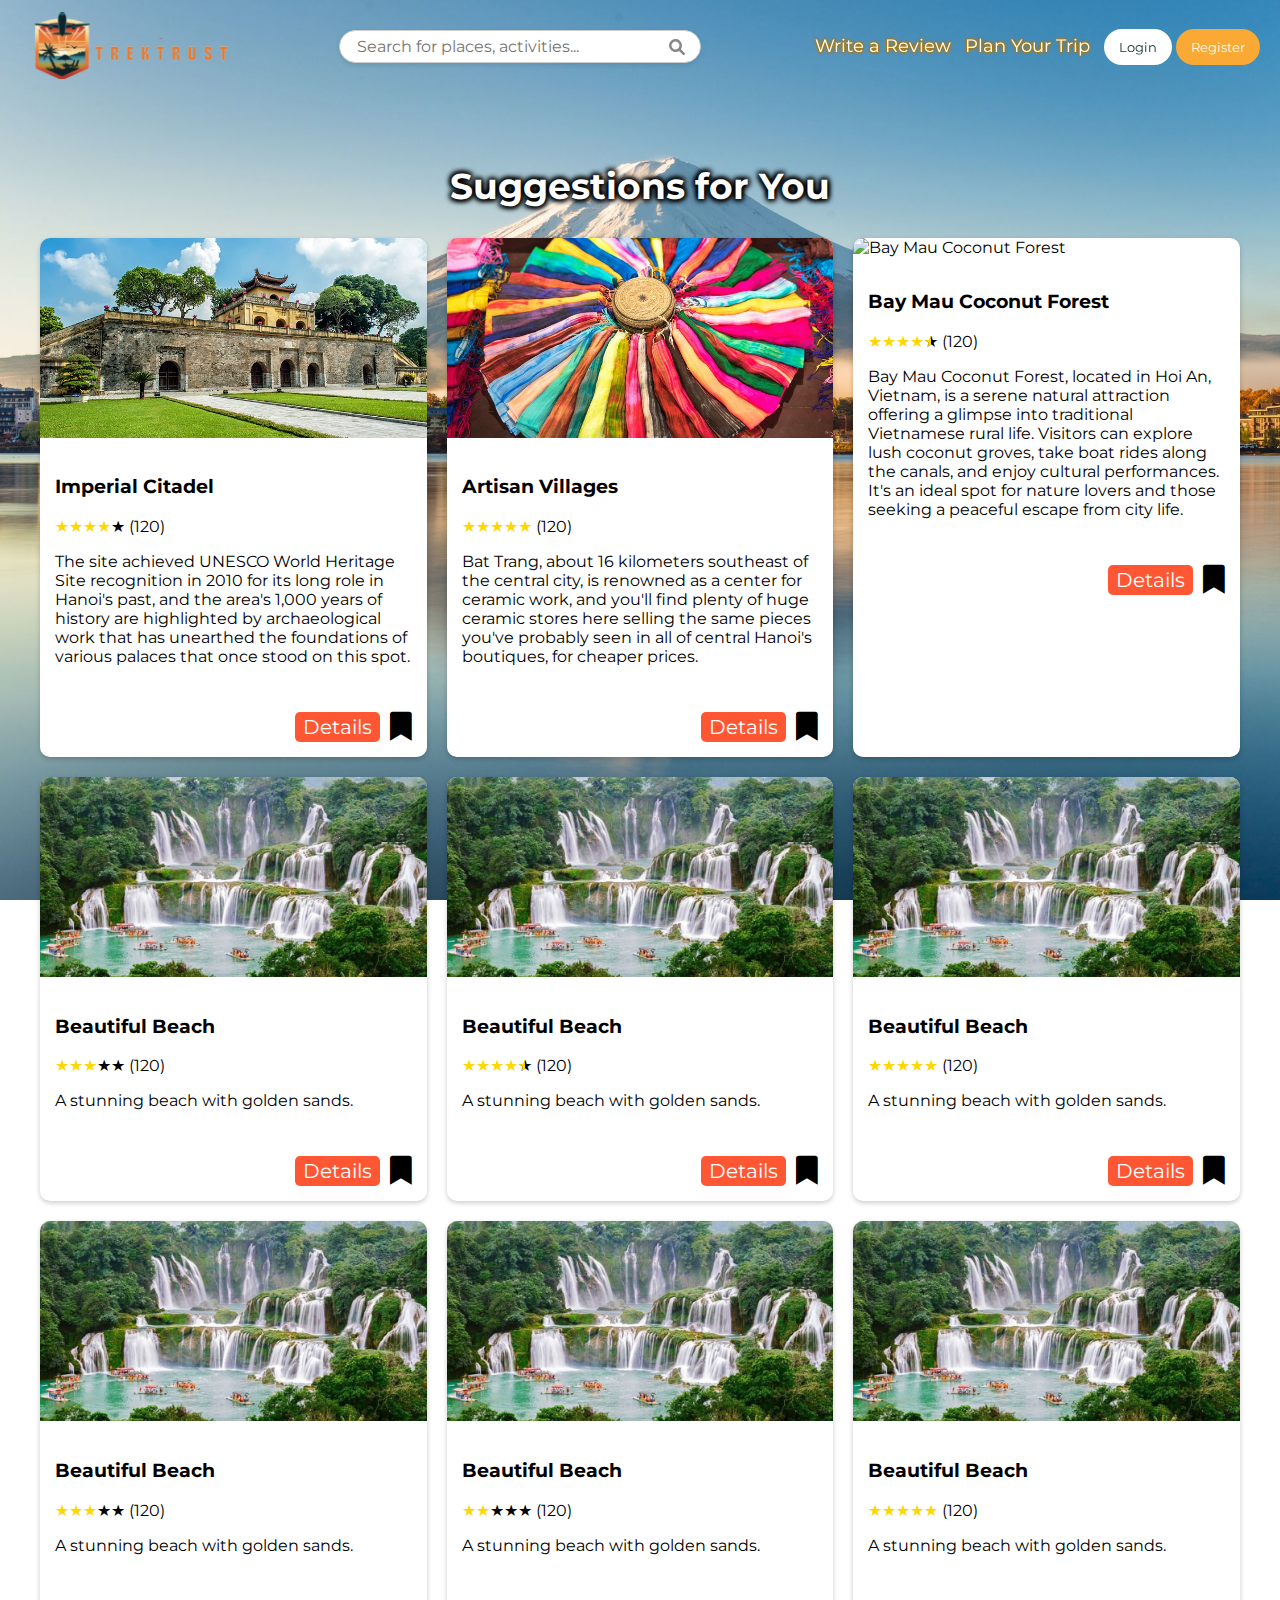
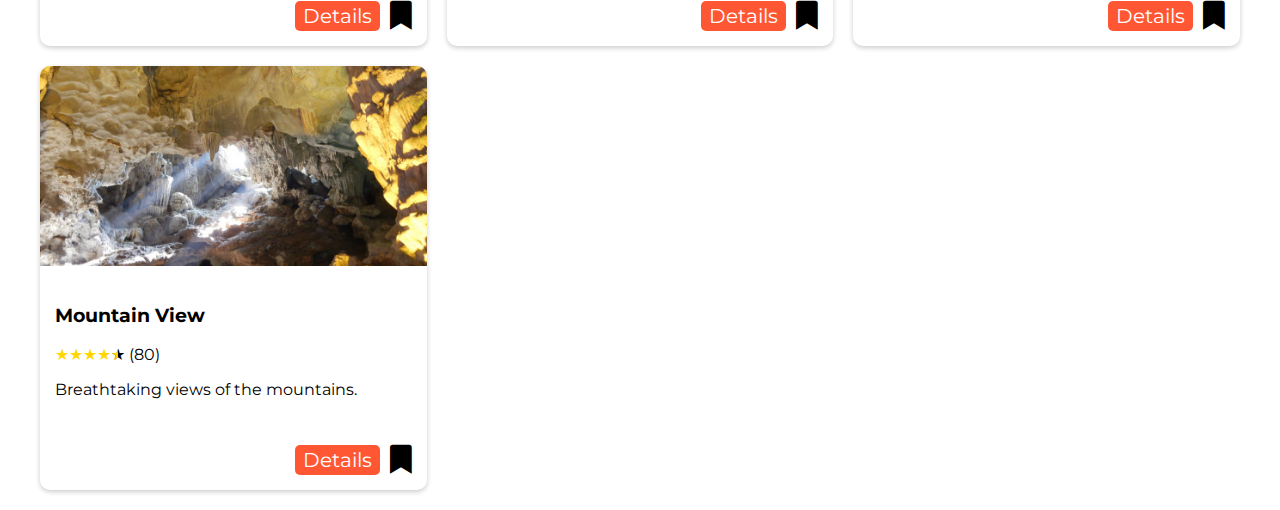
==== index.html @ e766b6ca "Initial commit" ====
<!DOCTYPE html>
<html lang="en">

<head>
    <meta charset="UTF-8">
    <meta name="viewport" content="width=device-width, initial-scale=1.0">
    <script src="https://kit.fontawesome.com/a30fc797a9.js" crossorigin="anonymous"></script>
    <link rel="stylesheet" href="https://cdnjs.cloudflare.com/ajax/libs/font-awesome/6.0.0/css/all.min.css">
    <link href="https://fonts.googleapis.com/css2?family=Montserrat:wght@400;600;700&display=swap" rel="stylesheet">

    <title>Travel Suggestions & Reviews</title>
    <style>
        /* General Styles */
        body {
            margin: 0;
            font-family: Montserrat, sans-serif;
            background: url('img/bg4.jpg') no-repeat center center fixed;
            background-size: cover;
            height: 2000px;
        }

        /* Header Styles */
        header {
            display: flex;
            justify-content: space-between;
            align-items: center;
            padding: 10px 20px;
            background: rgba(255, 255, 255, 0);
            position: sticky;
            top: 0;
            z-index: 1000;
            transition: background-color 0.3s ease, box-shadow 0.3s ease;
        }

        header.scrolled {
            background: rgb(246, 236, 252, 1);
            /* New color on scroll */
            box-shadow: 0 4px 6px rgba(0, 0, 0, 0);
            /* Adds shadow */
        }

        .content {
            margin-top: 100px;
            /* To prevent content from hiding behind the header */
            padding: 20px;
        }

        .custom-header .actions button {

            border-radius: 20px;
            border: none;
        }

        /* Button Styles */
        .actions .login {
            background-color: #fefffe;
            padding: 10px 15px;
            color: #112c2d;
            font-family: Montserrat, sans-serif;
            cursor: pointer;
        }

        .actions .register {
            background-color: #faa935;
            padding: 10px 15px;
            color: white;
            font-family: Montserrat, sans-serif;
            cursor: pointer;
        }

        .actions .login:hover,
        .actions .register:hover {
            opacity: 0.8;
        }

        .actions .review,
        .actions .plan {
            background-color: transparent;
            text-shadow: 1px 1px 2px #b47705, -1px -1px 2px #b47705, 1px -1px 2px #b47705, -1px 1px 2px #b47705;
            color: white;
            padding: 0px 5px;
            font-size: 18px;
            font-family: Montserrat, sans-serif;
            cursor: pointer;
        }

        .actions .plan {
            margin-right: 5px;

        }

        .actions .review:hover,
        .actions .plan:hover {
            opacity: 0.8;
        }

        .logo img {
            width: 200px;
            /* Adjust this as needed */
            height: auto;
            /* Maintain aspect ratio */
            max-width: 140%;
            /* Make it responsive */
            margin-left: 10px;

        }
        .search-container {
            display: flex;
            align-items: center;
            border: 1px solid #ccc;
            border-radius: 20px;
            padding: 5px 15px;
            background-color: white;
            box-shadow: 0 2px 5px rgba(0, 0, 0, 0.1);
        }

        .search-container input {
            border: none;
            outline: none;
            font-family: 'Montserrat', sans-serif;
            font-size: 1rem;
            flex: 1;
            min-width: 300px;
        }

        .search-container i {
            color: #888;
            margin-left: 10px;
        }


        /* Content and Place Grid */
        .content {
            margin: 20px;
        }

        .place-grid {
            display: grid;
            grid-template-columns: repeat(auto-fit, minmax(300px, 1fr));
            gap: 20px;
        }

        .place-card {
            background: white;
            border-radius: 10px;
            overflow: hidden;
            box-shadow: 0 2px 5px rgba(0, 0, 0, 0.2);
        }

        .place-card img {
            width: 100%;
            height: 200px;
            object-fit: cover;
        }

        .place-info {
            padding: 15px;
        }

        .place-info .rating {
            color: gold;
        }

        .place-actions {
            display: flex;
            justify-content: flex-end;
            gap: 10px;
            padding: 15px;
        }

        .place-actions button,
        .place-actions i {
            cursor: pointer;
            /* Makes the cursor a pointer (hand) on hover */
        }

        .place-actions i {
        font-size: 29px;
    }

        .place-actions button {
            border-radius: 5px;
            font-size: 20px;
            border-color: transparent;
        }





    </style>
</head>

<body>
    <header class="custom-header">
        <div class="logo" onclick="location.href='index.html'" style="cursor: pointer;">
            <img src="img/logo.png" alt="Company Logo">
        </div>
        <div class="search-container">
            <input type="text" id="searchBar" placeholder="Search for places, activities...">
            <i class="fa-solid fa-magnifying-glass"></i>
        </div>
        <div class="actions">
            <button class="review" onclick="location.href='select-place.html'">Write a Review</button>
            <button class="plan" onclick="location.href='plan-trip.html'">Plan Your Trip</button>
            <button class="login" onclick="location.href='login.html'">Login</button>
            <button class="register" onclick="location.href='register.html'">Register</button>
        </div>
    </header>

    <div class="content">
        <h2
            style="color: white; text-shadow: 2px 2px 5px black, -2px -2px 5px black, 2px -2px 5px black, -2px 2px 5px black; text-align: center; font-size: 36px;">
            Suggestions for You
        </h2>
        <div class="place-grid" id="placeGrid"></div>
    </div>

    <script>
        // Sample Data
        const places = [
            { name: "Imperial Citadel", img: "img/8.jpg", desc: "The site achieved UNESCO World Heritage Site recognition in 2010 for its long role in Hanoi's past, and the area's 1,000 years of history are highlighted by archaeological work that has unearthed the foundations of various palaces that once stood on this spot.", rating: 4, reviews: 120 },
            { name: "Artisan Villages", img: "img/9.jpg", desc: "Bat Trang, about 16 kilometers southeast of the central city, is renowned as a center for ceramic work, and you'll find plenty of huge ceramic stores here selling the same pieces you've probably seen in all of central Hanoi's boutiques, for cheaper prices.", rating: 5, reviews: 120 },
            { name: "Bay Mau Coconut Forest", img: "img/10.png", desc: "Bay Mau Coconut Forest, located in Hoi An, Vietnam, is a serene natural attraction offering a glimpse into traditional Vietnamese rural life. Visitors can explore lush coconut groves, take boat rides along the canals, and enjoy cultural performances. It's an ideal spot for nature lovers and those seeking a peaceful escape from city life.", rating: 4.5, reviews: 120 },
            { name: "Beautiful Beach", img: "img/1.jpg", desc: "A stunning beach with golden sands.", rating: 3, reviews: 120 },
            { name: "Beautiful Beach", img: "img/1.jpg", desc: "A stunning beach with golden sands.", rating: 4.5, reviews: 120 },
            { name: "Beautiful Beach", img: "img/1.jpg", desc: "A stunning beach with golden sands.", rating: 5, reviews: 120 },
            { name: "Beautiful Beach", img: "img/1.jpg", desc: "A stunning beach with golden sands.", rating: 3, reviews: 120 },
            { name: "Beautiful Beach", img: "img/1.jpg", desc: "A stunning beach with golden sands.", rating: 2, reviews: 120 },
            { name: "Beautiful Beach", img: "img/1.jpg", desc: "A stunning beach with golden sands.", rating: 5, reviews: 120 },

            { name: "Mountain View", img: "img/2.jpg", desc: "Breathtaking views of the mountains.", rating: 4.8, reviews: 80 },
            // Add 18 more entries here...
        ];

        // Render Place Cards
        const placeGrid = document.getElementById('placeGrid');
        places.forEach(place => {
            const card = document.createElement('div');
            card.className = 'place-card';
            card.innerHTML = `
        <img src="${place.img}" alt="${place.name}">
        <div class="place-info">
            <h3>${place.name}</h3>
        <div class="rating" style="display: inline;">${generateStars(place.rating)}</div>
        <div style="display: inline;">(${place.reviews})</div>
            <p>${place.desc}</p>
        </div>
        <div class="place-actions">
            <button style="background-color: #FF5733; color: white; font-family: Montserrat, sans-serif;" onclick="location.href='place-detail.html'">Details</button>
            <i class="fa-solid fa-bookmark" onclick="toggleBookmark(this)"></i>
        </div>
    `;
            placeGrid.appendChild(card);
        });

        // Star Generation Function
        function generateStars(rating) {
            const fullStars = Math.floor(rating);
            const halfStar = rating % 1 >= 0.5 ? 1 : 0;
            const emptyStars = 5 - fullStars - halfStar;

            let stars = '';
            // Full Stars
            for (let i = 0; i < fullStars; i++) {
                stars += '<span style="color: gold;">&#9733;</span>';
            }
            // Half Star
            if (halfStar) {
                stars += '<span style="color: black; position: relative;">&#9733;<span style="position: absolute; left: 0; width: 50%; overflow: hidden; color: gold;">&#9733;</span></span>';
            }
            // Empty Stars
            for (let i = 0; i < emptyStars; i++) {
                stars += '<span style="color: black;">&#9733;</span>';
            }

            return stars;
        }

        // Bookmark Toggle
        function toggleBookmark(el) {
            el.classList.toggle('active');
            if (el.classList.contains('active')) {
                el.style.color = 'gold';
            } else {
                el.style.color = 'black';
            }
        }

        //Change header bg color when scrolling
        document.addEventListener('DOMContentLoaded', () => {
            const header = document.querySelector('.custom-header');
            window.addEventListener('scroll', () => {
                if (window.scrollY > 1) {
                    header.classList.add('scrolled');
                } else {
                    header.classList.remove('scrolled');
                }
            });
        });

    </script>
</body>

</html>
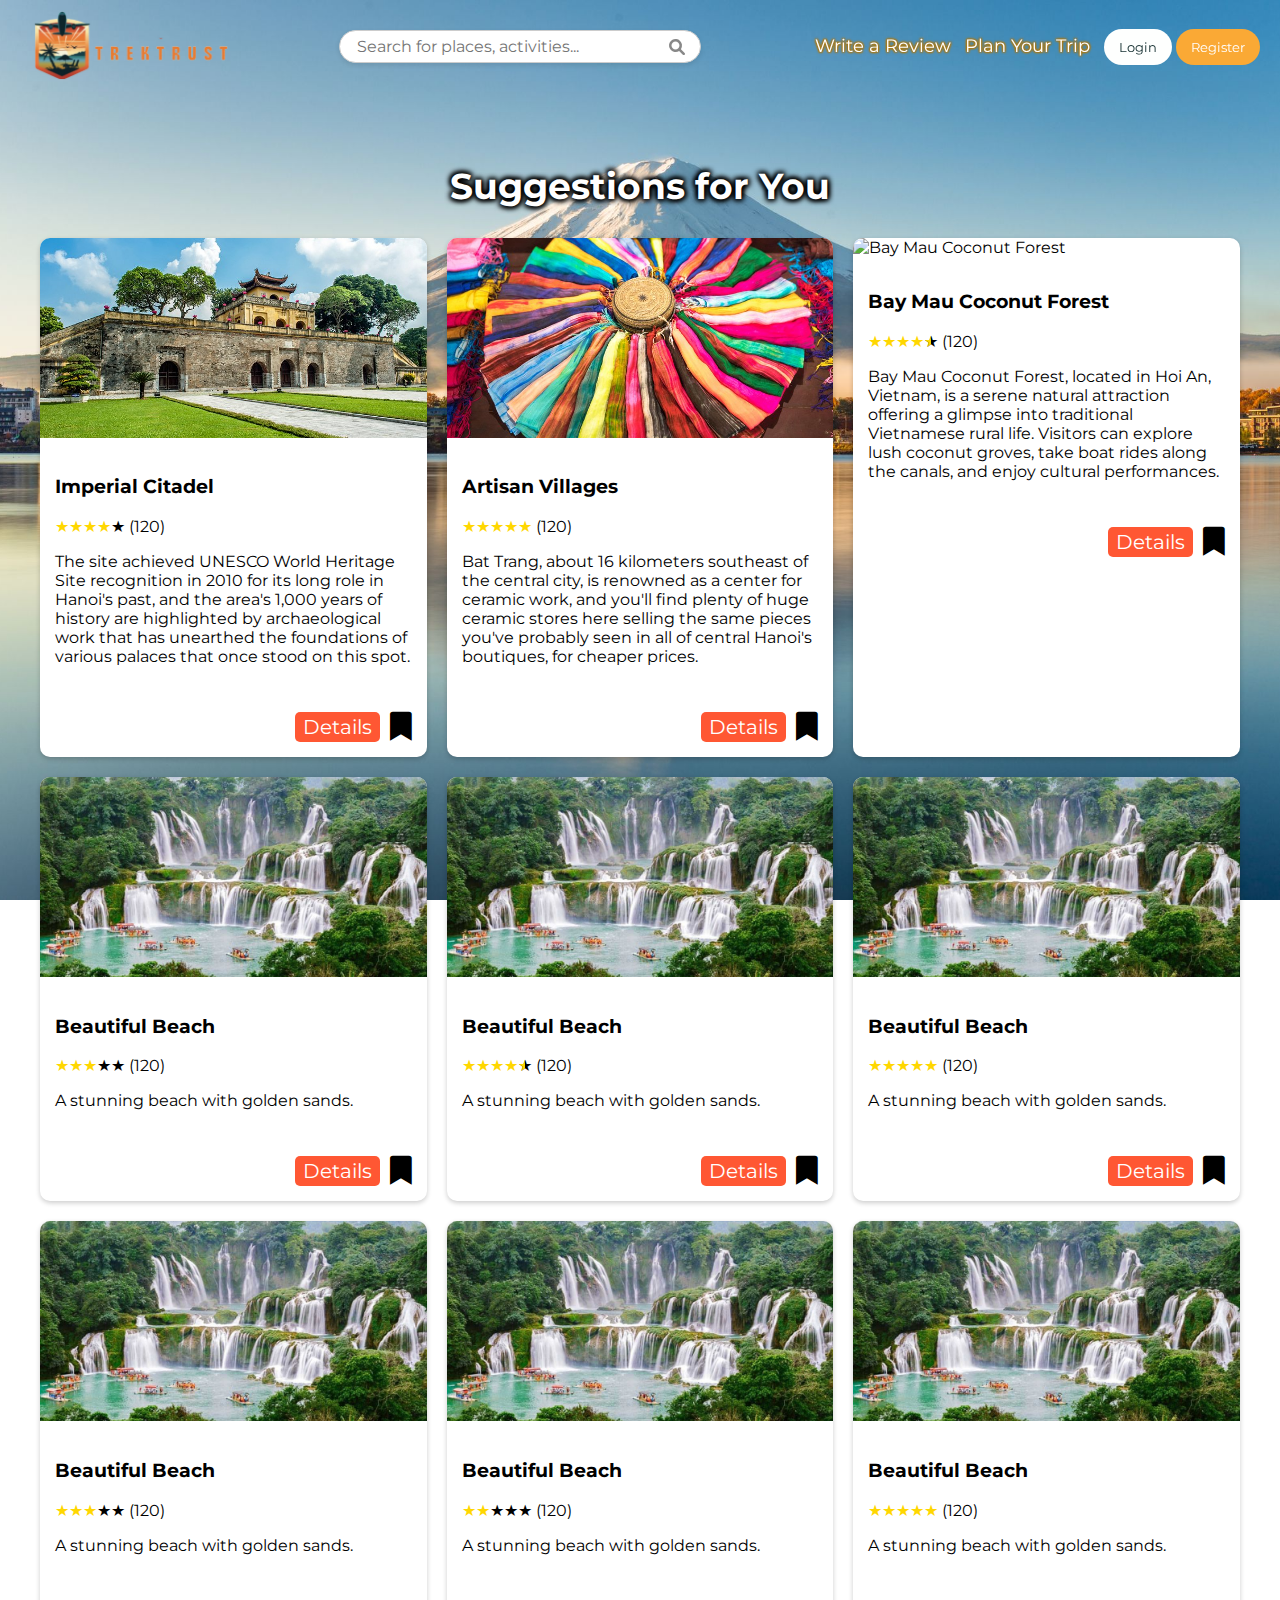
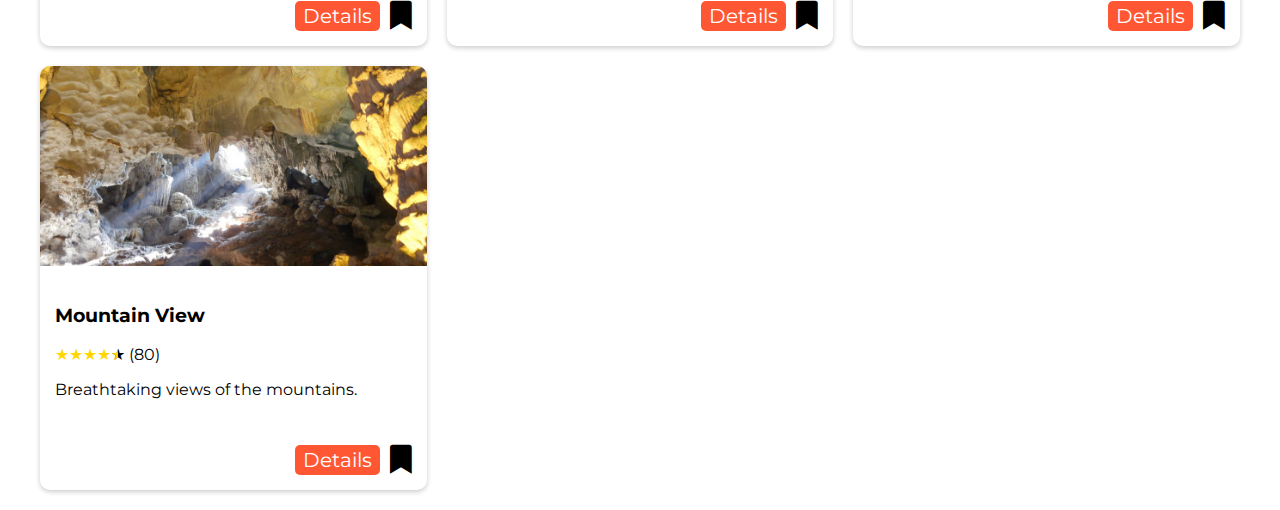
==== commit 7fe63868: "minor" ====
--- a/index.html
+++ b/index.html
@@ -221,7 +221,7 @@
         const places = [
             { name: "Imperial Citadel", img: "img/8.jpg", desc: "The site achieved UNESCO World Heritage Site recognition in 2010 for its long role in Hanoi's past, and the area's 1,000 years of history are highlighted by archaeological work that has unearthed the foundations of various palaces that once stood on this spot.", rating: 4, reviews: 120 },
             { name: "Artisan Villages", img: "img/9.jpg", desc: "Bat Trang, about 16 kilometers southeast of the central city, is renowned as a center for ceramic work, and you'll find plenty of huge ceramic stores here selling the same pieces you've probably seen in all of central Hanoi's boutiques, for cheaper prices.", rating: 5, reviews: 120 },
-            { name: "Bay Mau Coconut Forest", img: "img/10.png", desc: "Bay Mau Coconut Forest, located in Hoi An, Vietnam, is a serene natural attraction offering a glimpse into traditional Vietnamese rural life. Visitors can explore lush coconut groves, take boat rides along the canals, and enjoy cultural performances. It's an ideal spot for nature lovers and those seeking a peaceful escape from city life.", rating: 4.5, reviews: 120 },
+            { name: "Bay Mau Coconut Forest", img: "img/10.png", desc: "Bay Mau Coconut Forest, located in Hoi An, Vietnam, is a serene natural attraction offering a glimpse into traditional Vietnamese rural life. Visitors can explore lush coconut groves, take boat rides along the canals, and enjoy cultural performances.", rating: 4.5, reviews: 120 },
             { name: "Beautiful Beach", img: "img/1.jpg", desc: "A stunning beach with golden sands.", rating: 3, reviews: 120 },
             { name: "Beautiful Beach", img: "img/1.jpg", desc: "A stunning beach with golden sands.", rating: 4.5, reviews: 120 },
             { name: "Beautiful Beach", img: "img/1.jpg", desc: "A stunning beach with golden sands.", rating: 5, reviews: 120 },
